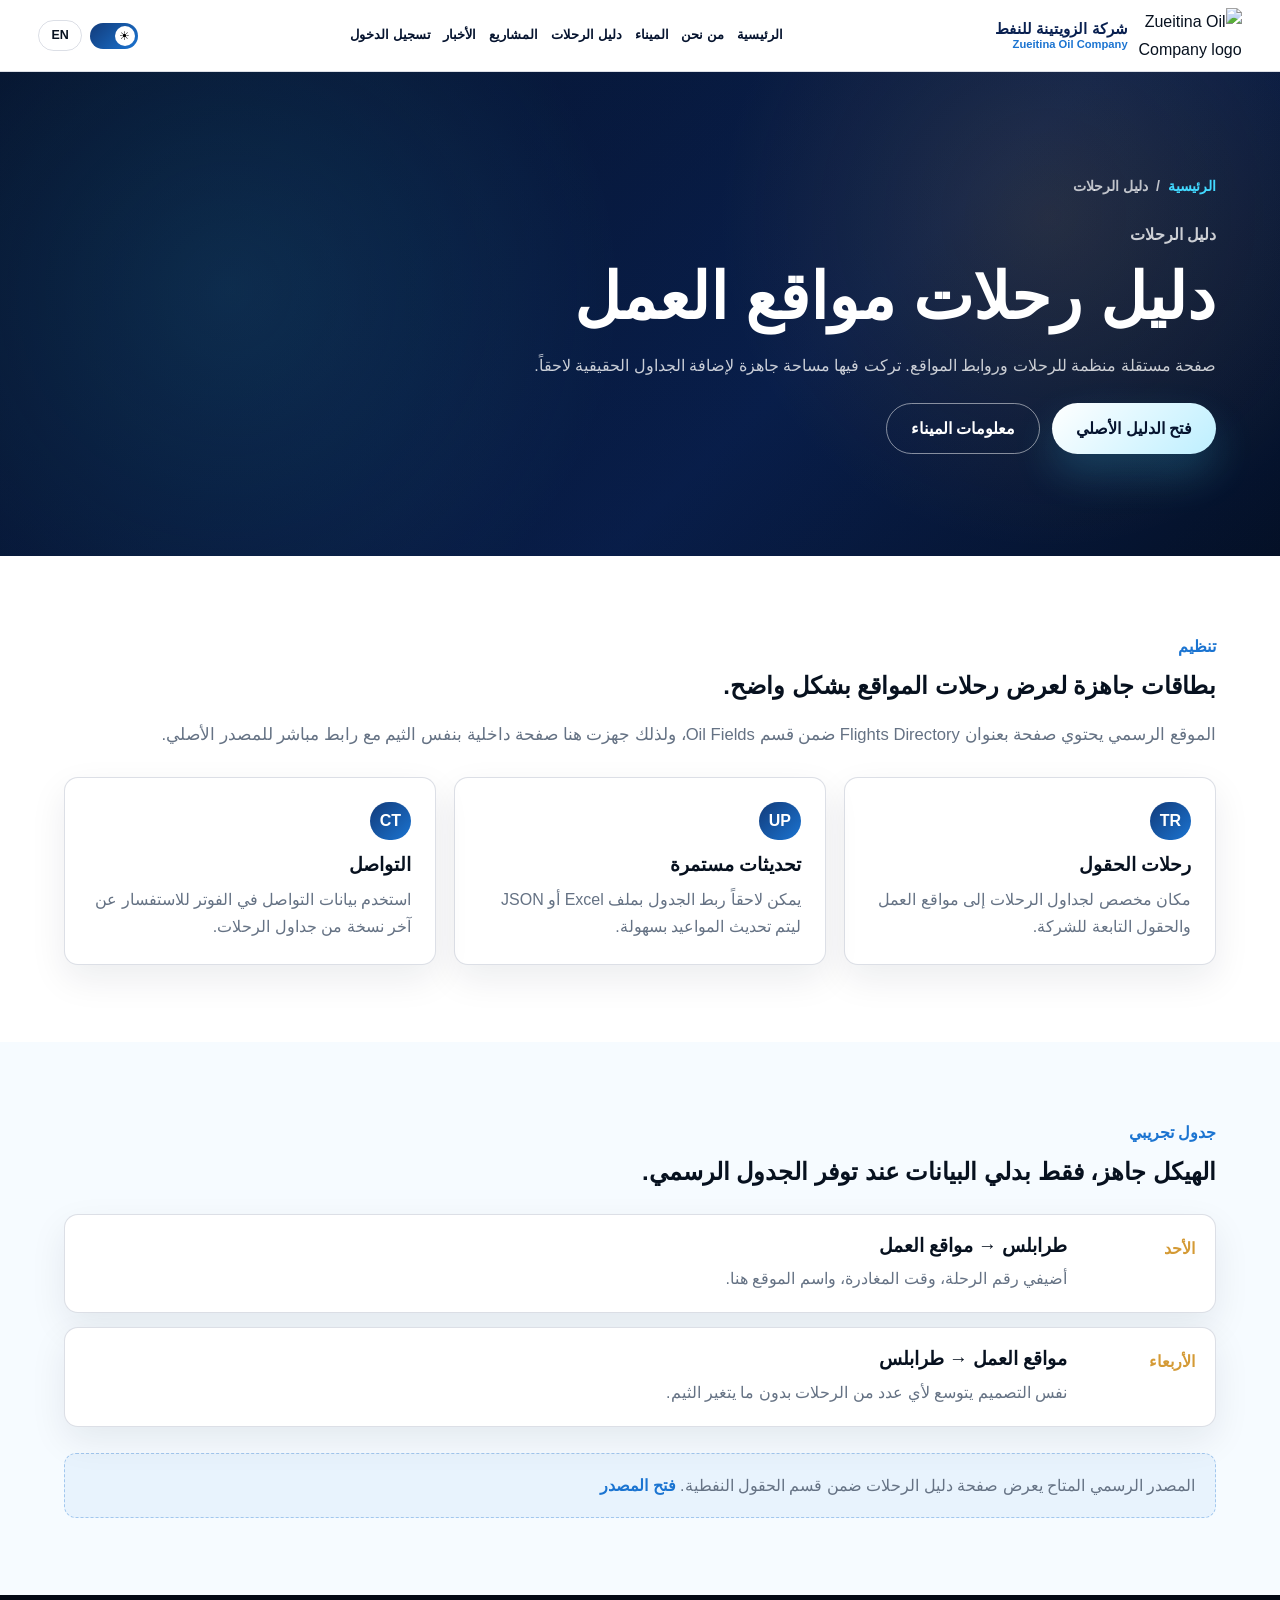
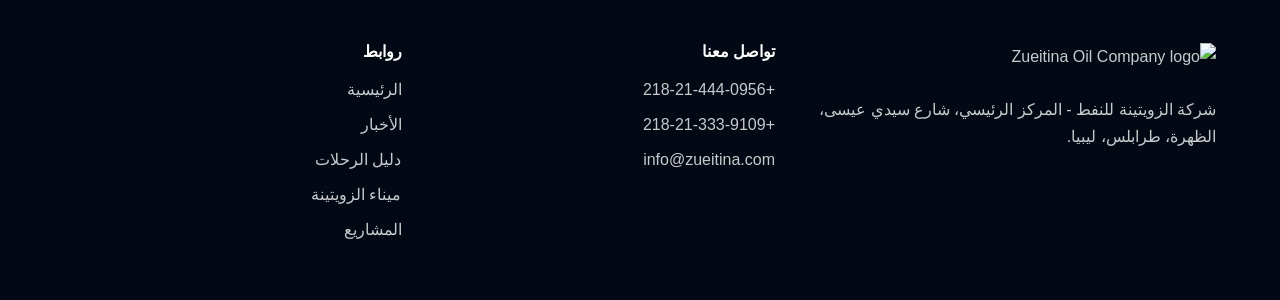
==== pages/flights.html @ f2b835e7 "Add files via upload" ====
<!doctype html>
<html lang="ar" dir="rtl" data-theme="light">
<head>
  <meta charset="utf-8">
  <meta name="viewport" content="width=device-width, initial-scale=1">
  <title>دليل الرحلات | ZOC</title>
  <script>
    (function(){
      var t = localStorage.getItem('zoc-theme');
      if(t === 'dark') document.documentElement.setAttribute('data-theme','dark');
    })();
  </script>
  <link rel="stylesheet" href="../css/theme.css">
  
</head>
<body>
<header class="site-header">
  <a class="brand" href="../index.html" aria-label="شركة الزويتينة للنفط">
    <img src="https://www.zueitina.com.ly/images/logo-en.png" alt="Zueitina Oil Company logo">
    <span>
      <strong>شركة الزويتينة للنفط</strong>
      <small>Zueitina Oil Company</small>
    </span>
  </a>
  <nav class="main-nav" aria-label="القائمة الرئيسية">
    <a href="../index.html" data-ar="الرئيسية" data-en="Home">الرئيسية</a>
    <a href="../index.html#about" data-ar="من نحن" data-en="About Us">من نحن</a>
    <a href="port.html" data-ar="الميناء" data-en="Port">الميناء</a>
    <a href="flights.html" data-ar="دليل الرحلات" data-en="Flights">دليل الرحلات</a>
    <a href="projects.html" data-ar="المشاريع" data-en="Projects">المشاريع</a>
    <a href="news.html" data-ar="الأخبار" data-en="News">الأخبار</a>
    <a href="login.html" data-ar="تسجيل الدخول" data-en="Login">تسجيل الدخول</a>
  </nav>
  <div class="header-controls">
    <button class="theme-toggle" aria-label="تفعيل الوضع الداكن" title="Dark mode"></button>
    <button class="lang-toggle" aria-label="Switch to English">EN</button>
  </div>
</header>
<main class="page-shell">
  <section class="inner-hero">
    <div class="breadcrumbs"><a href="../index.html" data-ar="الرئيسية" data-en="Home">الرئيسية</a><span>/</span><span data-ar="دليل الرحلات" data-en="Flights Directory">دليل الرحلات</span></div>
    <p class="eyebrow" data-ar="دليل الرحلات" data-en="Flights Directory">دليل الرحلات</p>
    <h1 data-ar="دليل رحلات مواقع العمل" data-en="Work Sites Flights Directory">دليل رحلات مواقع العمل</h1>
    <p data-ar="صفحة مستقلة منظمة للرحلات وروابط المواقع. تركت فيها مساحة جاهزة لإضافة الجداول الحقيقية لاحقاً."
       data-en="A standalone organized page for site flights and links, with a ready area for real schedules later.">صفحة مستقلة منظمة للرحلات وروابط المواقع. تركت فيها مساحة جاهزة لإضافة الجداول الحقيقية لاحقاً.</p>
    <div class="inner-actions">
      <a class="button primary" href="https://www.zueitina.com.ly/en/sites-oil-fields/sites-flight-directory" target="_blank" rel="noreferrer" data-ar="فتح الدليل الأصلي" data-en="Open Original Directory">فتح الدليل الأصلي</a>
      <a class="button secondary" href="port.html" data-ar="معلومات الميناء" data-en="Port Information">معلومات الميناء</a>
    </div>
  </section>

  <section class="content-section surface">
    <div class="section-heading">
      <p class="eyebrow" data-ar="تنظيم" data-en="Organization">تنظيم</p>
      <h2 data-ar="بطاقات جاهزة لعرض رحلات المواقع بشكل واضح." data-en="Ready cards for clear site-flight display.">بطاقات جاهزة لعرض رحلات المواقع بشكل واضح.</h2>
      <p data-ar="الموقع الرسمي يحتوي صفحة بعنوان Flights Directory ضمن قسم Oil Fields، ولذلك جهزت هنا صفحة داخلية بنفس الثيم مع رابط مباشر للمصدر الأصلي."
         data-en="The official website has a Flights Directory page under Oil Fields, so this internal page uses the same theme and links directly to the original source.">الموقع الرسمي يحتوي صفحة بعنوان Flights Directory ضمن قسم Oil Fields، ولذلك جهزت هنا صفحة داخلية بنفس الثيم مع رابط مباشر للمصدر الأصلي.</p>
    </div>
    <div class="info-grid">
      <article class="info-card"><span>TR</span><h3 data-ar="رحلات الحقول" data-en="Field Flights">رحلات الحقول</h3><p data-ar="مكان مخصص لجداول الرحلات إلى مواقع العمل والحقول التابعة للشركة." data-en="A dedicated area for schedules to company fields and work sites.">مكان مخصص لجداول الرحلات إلى مواقع العمل والحقول التابعة للشركة.</p></article>
      <article class="info-card"><span>UP</span><h3 data-ar="تحديثات مستمرة" data-en="Continuous Updates">تحديثات مستمرة</h3><p data-ar="يمكن لاحقاً ربط الجدول بملف Excel أو JSON ليتم تحديث المواعيد بسهولة." data-en="Later, the table can be connected to an Excel or JSON file for easier schedule updates.">يمكن لاحقاً ربط الجدول بملف Excel أو JSON ليتم تحديث المواعيد بسهولة.</p></article>
      <article class="info-card"><span>CT</span><h3 data-ar="التواصل" data-en="Contact">التواصل</h3><p data-ar="استخدم بيانات التواصل في الفوتر للاستفسار عن آخر نسخة من جداول الرحلات." data-en="Use the footer contact details to ask for the latest version of flight schedules.">استخدم بيانات التواصل في الفوتر للاستفسار عن آخر نسخة من جداول الرحلات.</p></article>
    </div>
  </section>

  <section class="content-section">
    <div class="section-heading">
      <p class="eyebrow" data-ar="جدول تجريبي" data-en="Sample Schedule">جدول تجريبي</p>
      <h2 data-ar="الهيكل جاهز، فقط بدلي البيانات عند توفر الجدول الرسمي." data-en="The structure is ready; replace the data when the official schedule is available.">الهيكل جاهز، فقط بدلي البيانات عند توفر الجدول الرسمي.</h2>
    </div>
    <div class="timeline-list">
      <article class="timeline-item"><time data-ar="الأحد" data-en="Sunday">الأحد</time><div><h3 data-ar="طرابلس → مواقع العمل" data-en="Tripoli → Work Sites">طرابلس → مواقع العمل</h3><p data-ar="أضيفي رقم الرحلة، وقت المغادرة، واسم الموقع هنا." data-en="Add flight number, departure time and site name here.">أضيفي رقم الرحلة، وقت المغادرة، واسم الموقع هنا.</p></div></article>
      <article class="timeline-item"><time data-ar="الأربعاء" data-en="Wednesday">الأربعاء</time><div><h3 data-ar="مواقع العمل → طرابلس" data-en="Work Sites → Tripoli">مواقع العمل → طرابلس</h3><p data-ar="نفس التصميم يتوسع لأي عدد من الرحلات بدون ما يتغير الثيم." data-en="The same design expands to any number of flights without changing the theme.">نفس التصميم يتوسع لأي عدد من الرحلات بدون ما يتغير الثيم.</p></div></article>
    </div>
    <div class="source-note"><span data-ar="المصدر الرسمي المتاح يعرض صفحة دليل الرحلات ضمن قسم الحقول النفطية." data-en="The available official source lists the Flights Directory under Oil Fields.">المصدر الرسمي المتاح يعرض صفحة دليل الرحلات ضمن قسم الحقول النفطية.</span> <a href="https://www.zueitina.com.ly/en/sites-oil-fields/sites-flight-directory" target="_blank" rel="noreferrer" data-ar="فتح المصدر" data-en="Open source">فتح المصدر</a></div>
  </section>
</main>
<footer class="footer" id="contact">
  <div>
    <img src="https://www.zueitina.com.ly/images/logo-en.png" alt="Zueitina Oil Company logo">
    <p data-ar="شركة الزويتينة للنفط - المركز الرئيسي، شارع سيدي عيسى، الظهرة، طرابلس، ليبيا."
       data-en="Zueitina Oil Company – HQ, Sidi Issa St., Al-Dahra, Tripoli, Libya.">شركة الزويتينة للنفط - المركز الرئيسي، شارع سيدي عيسى، الظهرة، طرابلس، ليبيا.</p>
  </div>
  <div>
    <h2 data-ar="تواصل معنا" data-en="Get in Touch">تواصل معنا</h2>
    <p>+218-21-444-0956</p>
    <p>+218-21-333-9109</p>
    <p>info@zueitina.com</p>
  </div>
  <div>
    <h2 data-ar="روابط" data-en="Links">روابط</h2>
    <a href="../index.html" data-ar="الرئيسية" data-en="Home">الرئيسية</a>
    <a href="news.html" data-ar="الأخبار" data-en="News">الأخبار</a>
    <a href="flights.html" data-ar="دليل الرحلات" data-en="Flights Directory">دليل الرحلات</a>
    <a href="port.html" data-ar="ميناء الزويتينة" data-en="Zueitina Port">ميناء الزويتينة</a>
    <a href="projects.html" data-ar="المشاريع" data-en="Projects">المشاريع</a>
  </div>
</footer>
<script src="../js/shared.js"></script>
</body>
</html>
---- css/theme.css ----
/* ============================================================
   THEME.CSS — Zueitina Oil Company
   Shared design tokens, dark-mode overrides, new components
   ============================================================ */

/* ── 1. DESIGN TOKENS (Light Mode) ─────────────────────────── */
:root {
  /* Existing palette — unchanged */
  --blue-950: #06142f;
  --blue-900: #092050;
  --blue-800: #123b7a;
  --blue-600: #1b74d1;
  --cyan:     #42d9ff;
  --oil:      #d49a35;
  --oil-dark: #080806;
  --ice:      #f6fbff;
  --ink:      #07111f;
  --muted:    #657284;
  --line:     rgba(9, 32, 80, 0.14);
  --shadow:   0 24px 70px rgba(6, 20, 47, 0.16);

  /* New semantic tokens — light defaults */
  --surface:      #ffffff;
  --surface-2:    #f0f6ff;
  --surface-3:    #e4eef9;
  --text-primary: var(--ink);
  --text-muted:   var(--muted);
  --text-inv:     #ffffff;
  --border:       var(--line);
  --header-bg:    rgba(255,255,255,0.94);
  --input-bg:     #ffffff;
  --input-border: rgba(9,32,80,0.22);
  --card-bg:      #ffffff;
  --card-shadow:  0 14px 36px rgba(6,20,47,0.08);

  /* Transitions */
  --transition: 200ms ease;
}

/* ── 2. DARK MODE TOKENS ────────────────────────────────────── */
[data-theme="dark"] {
  --ice:          #0a111e;
  --ink:          #e8f2ff;
  --muted:        #7a93b8;
  --line:         rgba(66,217,255,0.10);
  --shadow:       0 24px 70px rgba(0,0,0,0.40);

  --surface:      #0f1c30;
  --surface-2:    #0a1424;
  --surface-3:    #071020;
  --text-primary: #e8f2ff;
  --text-muted:   #7a93b8;
  --border:       rgba(66,217,255,0.10);
  --header-bg:    rgba(9,20,45,0.96);
  --input-bg:     #0f1c30;
  --input-border: rgba(66,217,255,0.20);
  --card-bg:      #0f1c30;
  --card-shadow:  0 14px 36px rgba(0,0,0,0.32);

  color-scheme: dark;
}

/* ── 3. BASE RESETS ─────────────────────────────────────────── */
*, *::before, *::after { box-sizing: border-box; }
html { scroll-behavior: smooth; }

body {
  margin: 0;
  background: var(--ice);
  color: var(--text-primary);
  font-family: Tahoma, "Segoe UI", Arial, sans-serif;
  line-height: 1.7;
  transition: background var(--transition), color var(--transition);
}

a { color: inherit; text-decoration: none; }

/* ── 4. HEADER ──────────────────────────────────────────────── */
.site-header {
  position: sticky; top: 0; z-index: 20;
  display: flex; align-items: center;
  justify-content: space-between; gap: 24px;
  min-height: 82px;
  padding: 12px clamp(18px,4vw,64px);
  background: var(--header-bg);
  border-bottom: 1px solid var(--border);
  backdrop-filter: blur(16px);
  transition: background var(--transition), border-color var(--transition);
}

.brand {
  display: inline-flex; align-items: center; gap: 14px;
  min-width: max-content;
}
.brand img { width: 132px; height: auto; }
.brand strong { display: block; color: var(--blue-900); font-size: 1.05rem; line-height: 1.3; }
.brand small   { display: block; color: var(--blue-600); font-size: .78rem; font-weight: 800; }

[data-theme="dark"] .brand strong { color: #c7e0ff; }

.main-nav {
  display: flex; flex-wrap: wrap; justify-content: flex-end;
  gap: clamp(10px,1.6vw,24px);
  color: var(--blue-950); font-size: .92rem; font-weight: 900;
}

[data-theme="dark"] .main-nav { color: #c7e0ff; }

.main-nav a { position: relative; padding: 8px 0; }
.main-nav a::after {
  position: absolute; right: 0; bottom: 0;
  width: 0; height: 2px;
  background: linear-gradient(90deg, var(--cyan), var(--blue-600));
  content: ""; transition: width 180ms ease;
}
.main-nav a:hover::after { width: 100%; }

/* ── 5. HEADER CONTROLS (Dark / Lang toggles) ───────────────── */
.header-controls {
  display: flex; align-items: center; gap: 10px;
  flex-shrink: 0;
}

/* Dark mode toggle */
.theme-toggle {
  position: relative;
  width: 52px; height: 28px;
  border: none; border-radius: 999px; cursor: pointer;
  background: linear-gradient(135deg, var(--blue-800), var(--blue-600));
  transition: background var(--transition);
  flex-shrink: 0;
}
.theme-toggle::after {
  position: absolute;
  top: 4px; right: 4px;             /* starts right (☀) */
  width: 20px; height: 20px;
  border-radius: 999px;
  background: #fff;
  content: "☀";
  font-size: 12px; line-height: 20px; text-align: center;
  transition: right var(--transition), background var(--transition);
}
[data-theme="dark"] .theme-toggle::after {
  right: calc(100% - 24px);         /* moves left (🌙) */
  content: "🌙";
  background: var(--cyan);
}

/* Language toggle */
.lang-toggle {
  padding: 5px 14px;
  border: 1px solid var(--border);
  border-radius: 999px;
  background: transparent;
  color: var(--text-primary);
  font: inherit; font-weight: 900; font-size: .82rem;
  cursor: pointer;
  transition: background var(--transition), border-color var(--transition), color var(--transition);
}
.lang-toggle:hover {
  background: var(--blue-600);
  color: #fff;
  border-color: transparent;
}

/* ── 6. HERO ────────────────────────────────────────────────── */
.hero {
  position: relative;
  display: grid; min-height: calc(100vh - 82px);
  align-items: end; overflow: hidden;
  background:
    radial-gradient(circle at 18% 20%, rgba(66,217,255,.18), transparent 32%),
    radial-gradient(circle at 82% 34%, rgba(212,154,53,.18), transparent 28%),
    linear-gradient(135deg, var(--blue-950), var(--blue-900) 56%, #041026);
}
.hero-art {
  position: absolute; inset: 0;
  background:
    linear-gradient(90deg, rgba(6,20,47,.1), rgba(6,20,47,.74)),
    linear-gradient(0deg, rgba(6,20,47,.82), rgba(6,20,47,.06) 48%),
    url("https://images.unsplash.com/photo-1518709268805-4e9042af2176?auto=format&fit=crop&w=1800&q=80") center/cover;
  opacity: .76;
}
.hero-content {
  position: relative;
  width: min(820px, calc(100% - 36px));
  margin: 0 clamp(18px,7vw,96px) clamp(58px,11vh,120px);
  color: #fff;
}

/* ── 7. SVG OIL RIG ANIMATION ───────────────────────────────── */
/*
   Replaces the old .oil-motion div.
   The SVG is rendered inline inside .oil-scene.
*/
.oil-scene {
  position: absolute;
  left: clamp(24px, 9vw, 120px);
  top: clamp(100px, 18vh, 220px);
  width: clamp(200px, 22vw, 320px);
  pointer-events: none;
  filter: drop-shadow(0 24px 40px rgba(212,154,53,.32));
}

/* Floating wrapper */
.oil-scene svg { animation: scenFloat 3.6s ease-in-out infinite; }

/* Individual SVG element animations */
.svg-barrel       { animation: barrelBob 3.6s ease-in-out infinite; }
.svg-drop-1       { animation: dropFall1 2.4s ease-in infinite; }
.svg-drop-2       { animation: dropFall2 2.4s ease-in 0.8s infinite; }
.svg-drop-3       { animation: dropFall3 2.4s ease-in 1.6s infinite; }
.svg-glow-ring    { animation: glowPulse 2.8s ease-in-out infinite; }
.svg-smoke-1      { animation: smokeRise1 3s ease-out infinite; }
.svg-smoke-2      { animation: smokeRise2 3s ease-out 1s infinite; }
.svg-flame        { animation: flameDance 0.4s ease-in-out infinite alternate; }
.svg-oil-surface  { animation: oilWave 2s ease-in-out infinite; }
.svg-scan-line    { animation: scanPulse 2s linear infinite; }

@keyframes scenFloat {
  0%,100% { transform: translateY(0); }
  50%      { transform: translateY(-14px); }
}
@keyframes barrelBob {
  0%,100% { transform: rotate(0deg); }
  25%     { transform: rotate(-3deg); }
  75%     { transform: rotate(3deg); }
}
@keyframes dropFall1 {
  0%   { opacity: 0; transform: translateY(-4px); }
  20%  { opacity: 1; }
  80%  { opacity: 1; }
  100% { opacity: 0; transform: translateY(28px); }
}
@keyframes dropFall2 {
  0%   { opacity: 0; transform: translateY(-4px); }
  20%  { opacity: 1; }
  80%  { opacity: 1; }
  100% { opacity: 0; transform: translateY(28px); }
}
@keyframes dropFall3 {
  0%   { opacity: 0; transform: translateY(-4px); }
  20%  { opacity: 1; }
  80%  { opacity: 1; }
  100% { opacity: 0; transform: translateY(28px); }
}
@keyframes glowPulse {
  0%,100% { opacity: .4; r: 88; }
  50%      { opacity: .9; r: 96; }
}
@keyframes smokeRise1 {
  0%   { opacity: 0; transform: translateY(0) scale(0.6); }
  30%  { opacity: .7; }
  100% { opacity: 0; transform: translateY(-40px) scale(1.4); }
}
@keyframes smokeRise2 {
  0%   { opacity: 0; transform: translateY(0) scale(0.5); }
  30%  { opacity: .5; }
  100% { opacity: 0; transform: translateY(-36px) scale(1.3); }
}
@keyframes flameDance {
  from { transform: scaleX(1)   scaleY(1); }
  to   { transform: scaleX(0.9) scaleY(1.08); }
}
@keyframes oilWave {
  0%,100% { d: path("M 20 180 Q 80 170 140 180 Q 200 190 260 180"); }
  50%      { d: path("M 20 180 Q 80 190 140 180 Q 200 170 260 180"); }
}
@keyframes scanPulse {
  0%   { transform: translateY(0);   opacity: 1; }
  100% { transform: translateY(120px); opacity: 0; }
}

/* ── 8. MARKET TICKER ───────────────────────────────────────── */
.market-strip {
  position: relative; display: flex;
  align-items: center; overflow: hidden;
  background: linear-gradient(90deg, var(--blue-950), var(--blue-900) 52%, #0b244f);
  color: #e7fbff;
  border-block: 1px solid rgba(66,217,255,.16);
  box-shadow: inset 0 1px 0 rgba(255,255,255,.05);
}
.market-strip::before,
.market-strip::after {
  position: absolute; top: 0; bottom: 0; z-index: 1;
  width: clamp(36px,7vw,90px); pointer-events: none; content: "";
}
.market-strip::before { left:  0; background: linear-gradient(90deg,  var(--blue-950), transparent); }
.market-strip::after  { right: 0; background: linear-gradient(270deg, #0b244f, transparent); }

.ticker-label {
  position: relative; z-index: 2;
  display: inline-flex; align-items: center; align-self: stretch;
  padding: 0 clamp(18px,3vw,34px);
  background: linear-gradient(90deg, rgba(9,32,80,.96), rgba(18,59,122,.92));
  border-inline-start: 1px solid rgba(255,255,255,.1);
  color: #f0c16b; font-size: .9rem;
  letter-spacing: .03em; text-transform: uppercase; white-space: nowrap;
}
.ticker-track {
  direction: ltr; display: flex; flex: 1; width: max-content; min-width: 0;
  animation: tickerMove 20s linear infinite; will-change: transform;
}
.ticker-track:hover { animation-play-state: paused; }
.ticker-group {
  display: flex; flex: 0 0 auto;
  justify-content: space-around;
  min-width: 100vw;
  padding-inline: clamp(10px,2vw,28px);
}
.ticker-group span {
  position: relative; display: inline-flex; align-items: center;
  min-width: max-content;
  padding: 13px clamp(20px,3vw,42px);
  color: rgba(231,251,255,.9); font-weight: 900; white-space: nowrap;
}
.ticker-group span::before {
  width: 6px; height: 6px; margin-inline-end: 18px;
  background: rgba(66,217,255,.55); border-radius: 999px; content: "";
}

/* ── 9. SECTIONS ────────────────────────────────────────────── */
.section { padding: clamp(58px,8vw,108px) clamp(18px,5vw,72px); }

.intro {
  display: grid;
  grid-template-columns: minmax(260px,.85fr) minmax(280px,1fr);
  gap: clamp(28px,6vw,90px);
  background: var(--surface);
  transition: background var(--transition);
}
.section h2   { font-size: clamp(1.85rem,4vw,3.35rem); }
.intro p,
.feature-copy p,
.section-heading p:not(.eyebrow),
.login-copy p  { color: var(--text-muted); font-size: 1.04rem; }
.intro small   { color: var(--blue-600); font-weight: 900; }

/* STATS */
.stats {
  display: grid; grid-template-columns: repeat(4,1fr);
  gap: 1px; background: var(--border);
  border-block: 1px solid var(--border);
}
.stats article {
  min-height: 168px;
  padding: 30px clamp(18px,3vw,34px);
  background: var(--surface);
  transition: background var(--transition);
}
.stats strong { display: block; color: var(--blue-900); font-size: clamp(2rem,4vw,3.6rem); line-height: 1; }
[data-theme="dark"] .stats strong { color: var(--cyan); }
.stats span   { display: block; margin-top: 12px; color: var(--text-muted); font-weight: 800; }

/* FEATURE */
.feature {
  display: grid;
  grid-template-columns: minmax(280px,.9fr) minmax(300px,1.1fr);
  gap: clamp(28px,5vw,72px);
  align-items: center;
  background: var(--surface);
  transition: background var(--transition);
}
.feature-image {
  min-height: 570px;
  background:
    linear-gradient(0deg, rgba(6,20,47,.26), rgba(6,20,47,.03)),
    url("https://www.zueitina.com.ly/images/zueitina/gallery/gallery1.png") center/cover,
    url("https://images.unsplash.com/photo-1496247749665-49cf5b1022e9?auto=format&fit=crop&w=1200&q=80") center/cover;
  border-radius: 8px; box-shadow: var(--shadow);
}
.operation-list { display: grid; grid-template-columns: repeat(2,1fr); gap: 14px; margin-top: 32px; }
.operation-list article { padding: 22px; }
.operation-list p, .card p { margin-bottom: 0; color: var(--text-muted); }

/* MARKET / SERVICES (dark bg) */
.market, .services {
  background:
    radial-gradient(circle at 82% 16%, rgba(212,154,53,.18), transparent 30%),
    radial-gradient(circle at 12% 72%, rgba(66,217,255,.10), transparent 28%),
    linear-gradient(135deg, var(--blue-950), var(--blue-900));
  color: #fff;
}
.market .section-heading p:not(.eyebrow),
.services .section-heading p:not(.eyebrow) { color: #c7f3ff; }

/* PRICE BOARD */
.price-board {
  display: grid;
  grid-template-columns: repeat(3,minmax(220px,1fr));
  gap: 18px;
}
.price-card {
  position: relative; min-height: 210px; overflow: hidden;
  padding: 28px;
  background: linear-gradient(145deg, rgba(255,255,255,.12), rgba(255,255,255,.06));
  border: 1px solid rgba(255,255,255,.16);
  border-radius: 8px;
  transition: transform 180ms ease, border-color 180ms ease, background 180ms ease;
}
.price-card::after {
  position: absolute; inset-inline: 28px; bottom: 22px;
  height: 3px;
  background: linear-gradient(90deg, var(--oil), var(--cyan));
  border-radius: 999px; content: ""; opacity: .72;
}
.price-card:hover {
  background: linear-gradient(145deg, rgba(255,255,255,.16), rgba(255,255,255,.08));
  border-color: rgba(212,154,53,.46);
  transform: translateY(-4px);
}
.price-card span,
.price-card small { display: block; color: #c7f3ff; font-weight: 900; }
.price-card strong { display: block; margin: 14px 0 8px; font-size: clamp(2.4rem,6vw,4rem); line-height: 1; }
.price-card[data-market="ZW"] strong { color: var(--oil); }

/* PROJECTS / HSE / NEWS */
.projects, .hse, .news { background: var(--ice); transition: background var(--transition); }
.card-grid { display: grid; grid-template-columns: repeat(3,1fr); gap: 18px; }

/* CARDS */
.operation-list article,
.card,
.news-card {
  background: var(--card-bg);
  border: 1px solid var(--border);
  border-radius: 8px;
  box-shadow: var(--card-shadow);
  transition: background var(--transition), border-color var(--transition);
}
.card { min-height: 230px; padding: 28px; }
.card span {
  display: inline-grid; min-width: 46px; height: 46px;
  margin-bottom: 22px; padding: 0 10px;
  place-items: center;
  background: linear-gradient(135deg, var(--blue-900), var(--blue-600));
  border-radius: 999px; color: #fff; font-weight: 900;
}

/* ── 10. LATEST NEWS WIDGET (Home page) ─────────────────────── */
.news-layout {
  display: grid;
  grid-template-columns: 1.2fr repeat(2,1fr);
  gap: 18px;
}
.news-card {
  display: flex; min-height: 255px;
  flex-direction: column; justify-content: space-between;
  padding: 24px;
}
.news-card.lead {
  grid-row: span 2; min-height: 528px; color: #fff;
  background:
    linear-gradient(0deg, rgba(6,20,47,.84), rgba(6,20,47,.28)),
    url("https://www.zueitina.com.ly/images/zueitina/gallery/IMG_6404_13.jpg") center/cover,
    linear-gradient(135deg, var(--blue-900), var(--blue-600));
}
time { color: var(--blue-600); font-weight: 900; }
.lead time { color: var(--cyan); }
.news-card a { color: var(--blue-600); font-weight: 900; }
.lead a { color: #fff; }
.news-widget-footer { margin-top: 28px; text-align: center; }
.news-widget-footer a.button.primary {
  background: linear-gradient(135deg, var(--blue-800), var(--blue-600));
  color: #fff;
  box-shadow: 0 16px 32px rgba(27,116,209,.24);
}

/* BOOKMARK BUTTON */
.bookmark-btn {
  margin-top: auto; padding-top: 12px;
  background: none; border: none; cursor: pointer;
  color: var(--text-muted); font: inherit; font-size: .84rem;
  display: flex; align-items: center; gap: 6px;
  transition: color var(--transition);
}
.bookmark-btn:hover, .bookmark-btn.active { color: var(--oil); }
.bookmark-btn svg { width: 16px; height: 16px; }

/* ── 11. SERVICES GATEWAY ───────────────────────────────────── */
.gateway-grid { display: grid; grid-template-columns: repeat(4,1fr); gap: 18px; }
.gateway-card {
  display: flex; min-height: 178px;
  flex-direction: column; justify-content: space-between;
  padding: 22px;
  background: rgba(255,255,255,.1);
  border: 1px solid rgba(255,255,255,.16);
  border-radius: 8px;
  transition: transform 180ms ease, border-color 180ms ease, background 180ms ease;
}
.gateway-card:hover {
  background: rgba(255,255,255,.16);
  border-color: rgba(212,154,53,.46);
  transform: translateY(-4px) scale(1.01);
}
.gateway-card span  { color: var(--cyan); font-size: .82rem; font-weight: 900; }
.gateway-card strong{ font-size: 1.25rem; }
.gateway-card small { color: rgba(255,255,255,.74); }

/* ── 12. EYEBROW & TYPOGRAPHY ───────────────────────────────── */
.eyebrow { margin: 0 0 12px; color: var(--blue-600); font-weight: 900; }
.hero .eyebrow,
.market .eyebrow,
.services .eyebrow { color: var(--cyan); }
h1, h2, h3 { margin-top: 0; line-height: 1.18; }
.hero h1 { max-width: 820px; margin-bottom: 22px; font-size: clamp(2.35rem,6vw,5.6rem); }
.hero p:not(.eyebrow) { max-width: 650px; color: rgba(255,255,255,.88); font-size: 1.08rem; }
.hero-actions { display: flex; flex-wrap: wrap; gap: 14px; margin-top: 30px; }

/* ── 13. BUTTONS ────────────────────────────────────────────── */
.button {
  display: inline-flex; align-items: center; justify-content: center;
  min-height: 50px; padding: 11px 24px;
  border: 0; border-radius: 999px;
  font: inherit; font-weight: 900; cursor: pointer;
  text-decoration: none;
}
.button.primary {
  background: linear-gradient(135deg, #fff, #bdefff);
  color: var(--blue-950);
  box-shadow: 0 20px 42px rgba(66,217,255,.2);
}
.button.secondary {
  border: 1px solid rgba(255,255,255,.5);
  color: #fff;
}

/* ── 14. FOOTER ─────────────────────────────────────────────── */
.footer {
  display: grid; grid-template-columns: 1.2fr 1fr 1fr;
  gap: 36px; padding: 48px clamp(18px,5vw,72px);
  background: #030914; color: rgba(255,255,255,.78);
}
.footer img   { width: 150px; margin-bottom: 18px; filter: brightness(1.08); }
.footer h2    { margin: 0 0 14px; color: #fff; font-size: 1rem; }
.footer p, .footer a { display: block; margin: 8px 0; }

/* ── 15. NOTIFICATION TOAST ─────────────────────────────────── */
.toast {
  position: fixed; bottom: 28px; left: 50%; z-index: 999;
  transform: translateX(-50%) translateY(12px);
  padding: 12px 24px;
  background: var(--blue-900);
  color: #fff; border-radius: 999px;
  font-weight: 900; font-size: .9rem;
  border: 1px solid rgba(66,217,255,.3);
  box-shadow: 0 8px 32px rgba(6,20,47,.36);
  opacity: 0; pointer-events: none;
  transition: opacity 260ms ease, transform 260ms ease;
}
.toast.show {
  opacity: 1; pointer-events: auto;
  transform: translateX(-50%) translateY(0);
}

/* ── 16. KEYFRAMES ──────────────────────────────────────────── */
@keyframes tickerMove {
  from { transform: translateX(0); }
  to   { transform: translateX(-50%); }
}

/* ── 17. RESPONSIVE ─────────────────────────────────────────── */
@media (max-width: 1080px) {
  .site-header { align-items: flex-start; flex-direction: column; }
  .main-nav    { justify-content: flex-start; }
  .stats, .card-grid, .gateway-grid, .price-board { grid-template-columns: repeat(2,1fr); }
  .intro, .feature, .login-wrap, .footer { grid-template-columns: 1fr; }
  .news-layout { grid-template-columns: repeat(2,1fr); }
  .news-card.lead { grid-column: span 2; min-height: 360px; }
}
@media (max-width: 640px) {
  .brand img { width: 108px; }
  .stats, .operation-list, .price-board,
  .card-grid, .gateway-grid, .news-layout { grid-template-columns: 1fr; }
  .news-card.lead { grid-column: auto; min-height: 310px; }
  .feature-image { min-height: 320px; }
  .hero { min-height: 760px; }
  .oil-scene { left: 18px; top: 118px; width: 160px; opacity: .9; }
  .header-controls { gap: 6px; }
  .lang-toggle { font-size: .76rem; padding: 4px 10px; }
}


/* ============================================================
   CUSTOM ADDITIONS — inner pages + language-aware hero graphic
   ============================================================ */

/* When the interface switches to English/LTR, move the oil barrel graphic to the right */
html[dir="ltr"] .oil-scene {
  left: auto;
  right: clamp(24px, 9vw, 120px);
}

/* Inner pages keep the same ZOC theme */
.inner-hero {
  position: relative;
  overflow: hidden;
  padding: clamp(58px,8vw,110px) clamp(18px,5vw,72px);
  background:
    radial-gradient(circle at 18% 45%, rgba(66,217,255,.16), transparent 36%),
    radial-gradient(circle at 82% 30%, rgba(212,154,53,.16), transparent 30%),
    linear-gradient(135deg, var(--blue-950), var(--blue-900) 62%, #041026);
  color: #fff;
}
.inner-hero::after {
  position: absolute; inset: 0;
  background: linear-gradient(90deg, rgba(6,20,47,.38), rgba(6,20,47,.06));
  pointer-events: none; content: "";
}
.inner-hero > * { position: relative; z-index: 1; }
.inner-hero h1 {
  max-width: 980px;
  margin: 0 0 16px;
  font-size: clamp(2rem,5vw,4rem);
  line-height: 1.18;
}
.inner-hero p { max-width: 760px; color: rgba(255,255,255,.78); }
.inner-actions { display:flex; gap:12px; flex-wrap:wrap; margin-top:24px; }

.breadcrumbs {
  display:flex; gap:8px; flex-wrap:wrap; align-items:center;
  color: rgba(255,255,255,.72); font-size:.9rem; font-weight:900; margin-bottom:22px;
}
.breadcrumbs a { color: var(--cyan); }

.page-shell { background: var(--ice); }
.content-section { padding: clamp(42px,6vw,82px) clamp(18px,5vw,72px); }
.content-section.surface { background: var(--surface); transition: background var(--transition); }
.content-section .section-heading { margin-bottom: 28px; }

.info-grid {
  display:grid; grid-template-columns: repeat(3, 1fr); gap:18px;
}
.info-card {
  padding:24px;
  background: var(--card-bg);
  border:1px solid var(--border);
  border-radius:14px;
  box-shadow: var(--card-shadow);
  transition: transform var(--transition), background var(--transition), border-color var(--transition);
}
.info-card:hover { transform: translateY(-4px); }
.info-card span {
  display:inline-flex; align-items:center; justify-content:center;
  min-width:38px; height:38px; padding-inline:10px;
  border-radius:999px;
  background: linear-gradient(135deg, var(--blue-800), var(--blue-600));
  color:#fff; font-weight:900; margin-bottom:14px;
}
.info-card h3 { margin: 0 0 10px; font-size:1.16rem; }
.info-card p { margin:0; color:var(--text-muted); }

.metric-grid {
  display:grid; grid-template-columns: repeat(4,1fr); gap:1px;
  background: var(--border); border:1px solid var(--border); border-radius:14px; overflow:hidden;
}
.metric-card { padding:26px; background:var(--surface); }
.metric-card strong { display:block; color:var(--blue-600); font-size:clamp(1.7rem,3vw,2.8rem); line-height:1; }
.metric-card small { display:block; margin-top:10px; color:var(--text-muted); font-weight:900; }

.timeline-list { display:grid; gap:14px; }
.timeline-item {
  display:grid; grid-template-columns: 110px 1fr; gap:18px;
  padding:20px;
  background:var(--card-bg);
  border:1px solid var(--border);
  border-radius:14px;
  box-shadow:var(--card-shadow);
}
.timeline-item time { color:var(--oil); font-weight:900; }
.timeline-item h3 { margin:0 0 8px; }
.timeline-item p { margin:0; color:var(--text-muted); }

.source-note {
  margin-top:26px; padding:18px 20px;
  border:1px dashed rgba(27,116,209,.34);
  border-radius:12px;
  color:var(--text-muted);
  background: rgba(27,116,209,.06);
}
.source-note a { color:var(--blue-600); font-weight:900; }

.page-cta-strip {
  display:flex; align-items:center; justify-content:space-between; gap:18px; flex-wrap:wrap;
  padding:28px clamp(18px,5vw,72px);
  background: linear-gradient(90deg, var(--blue-950), var(--blue-900));
  color:#fff;
}
.page-cta-strip p { margin:0; color:rgba(255,255,255,.72); }
.page-cta-strip .button.secondary { border-color: rgba(255,255,255,.26); color:#fff; }

@media (max-width: 960px) {
  .info-grid, .metric-grid { grid-template-columns: repeat(2,1fr); }
}
@media (max-width: 640px) {
  .info-grid, .metric-grid { grid-template-columns: 1fr; }
  .timeline-item { grid-template-columns: 1fr; }
}


/* Light/Dark brand text readability fix */
html:not([data-theme="dark"]) .brand strong {
  color: var(--blue-900) !important;
}
html:not([data-theme="dark"]) .brand small {
  color: var(--blue-600) !important;
}
html[data-theme="dark"] .brand strong,
html[data-theme="dark"] .brand small {
  color: #c7e0ff !important;
}

/* ============================================================
   HEADER COMPACT FIX — keeps English navigation on one neat row
   ============================================================ */
.site-header {
  min-height: 72px;
  padding: 8px clamp(14px, 3vw, 48px);
  gap: clamp(10px, 1.3vw, 20px);
}

.brand {
  gap: 10px;
  flex-shrink: 0;
}

.brand img {
  width: clamp(104px, 8vw, 118px);
}

.brand strong {
  font-size: .95rem;
  line-height: 1.2;
}

.brand small {
  font-size: .70rem;
  line-height: 1.2;
}

.main-nav {
  flex: 1 1 auto;
  min-width: 0;
  flex-wrap: nowrap;
  justify-content: center;
  gap: clamp(7px, 1vw, 16px);
  font-size: .84rem;
  line-height: 1.2;
  white-space: nowrap;
  overflow-x: auto;
  scrollbar-width: none;
}

.main-nav::-webkit-scrollbar {
  display: none;
}

.main-nav a {
  flex: 0 0 auto;
  padding: 6px 0;
}

.header-controls {
  gap: 8px;
}

.theme-toggle {
  width: 48px;
  height: 26px;
}

.theme-toggle::after {
  top: 3px;
  right: 3px;
}

[data-theme="dark"] .theme-toggle::after {
  right: calc(100% - 23px);
}

.lang-toggle {
  padding: 4px 12px;
  font-size: .78rem;
}

/* English labels are longer, so compress navigation only in LTR mode */
html[dir="ltr"] .site-header {
  gap: clamp(8px, 1vw, 16px);
}

html[dir="ltr"] .main-nav {
  gap: clamp(6px, .75vw, 13px);
  font-size: .78rem;
}

html[dir="ltr"] .brand img {
  width: clamp(98px, 7.2vw, 112px);
}

html[dir="ltr"] .brand strong {
  font-size: .88rem;
}

html[dir="ltr"] .brand small {
  font-size: .66rem;
}

/* Override the old 1080px stacking point: keep header horizontal on tablets/laptops */
@media (max-width: 1080px) and (min-width: 821px) {
  .site-header {
    flex-direction: row;
    align-items: center;
  }

  .main-nav {
    justify-content: center;
  }
}

/* Stack only on smaller screens where horizontal navigation would be crowded */
@media (max-width: 820px) {
  .site-header {
    align-items: flex-start;
    flex-direction: column;
    min-height: auto;
  }

  .main-nav {
    justify-content: flex-start;
    flex-wrap: wrap;
    overflow-x: visible;
    white-space: normal;
    row-gap: 4px;
  }
}
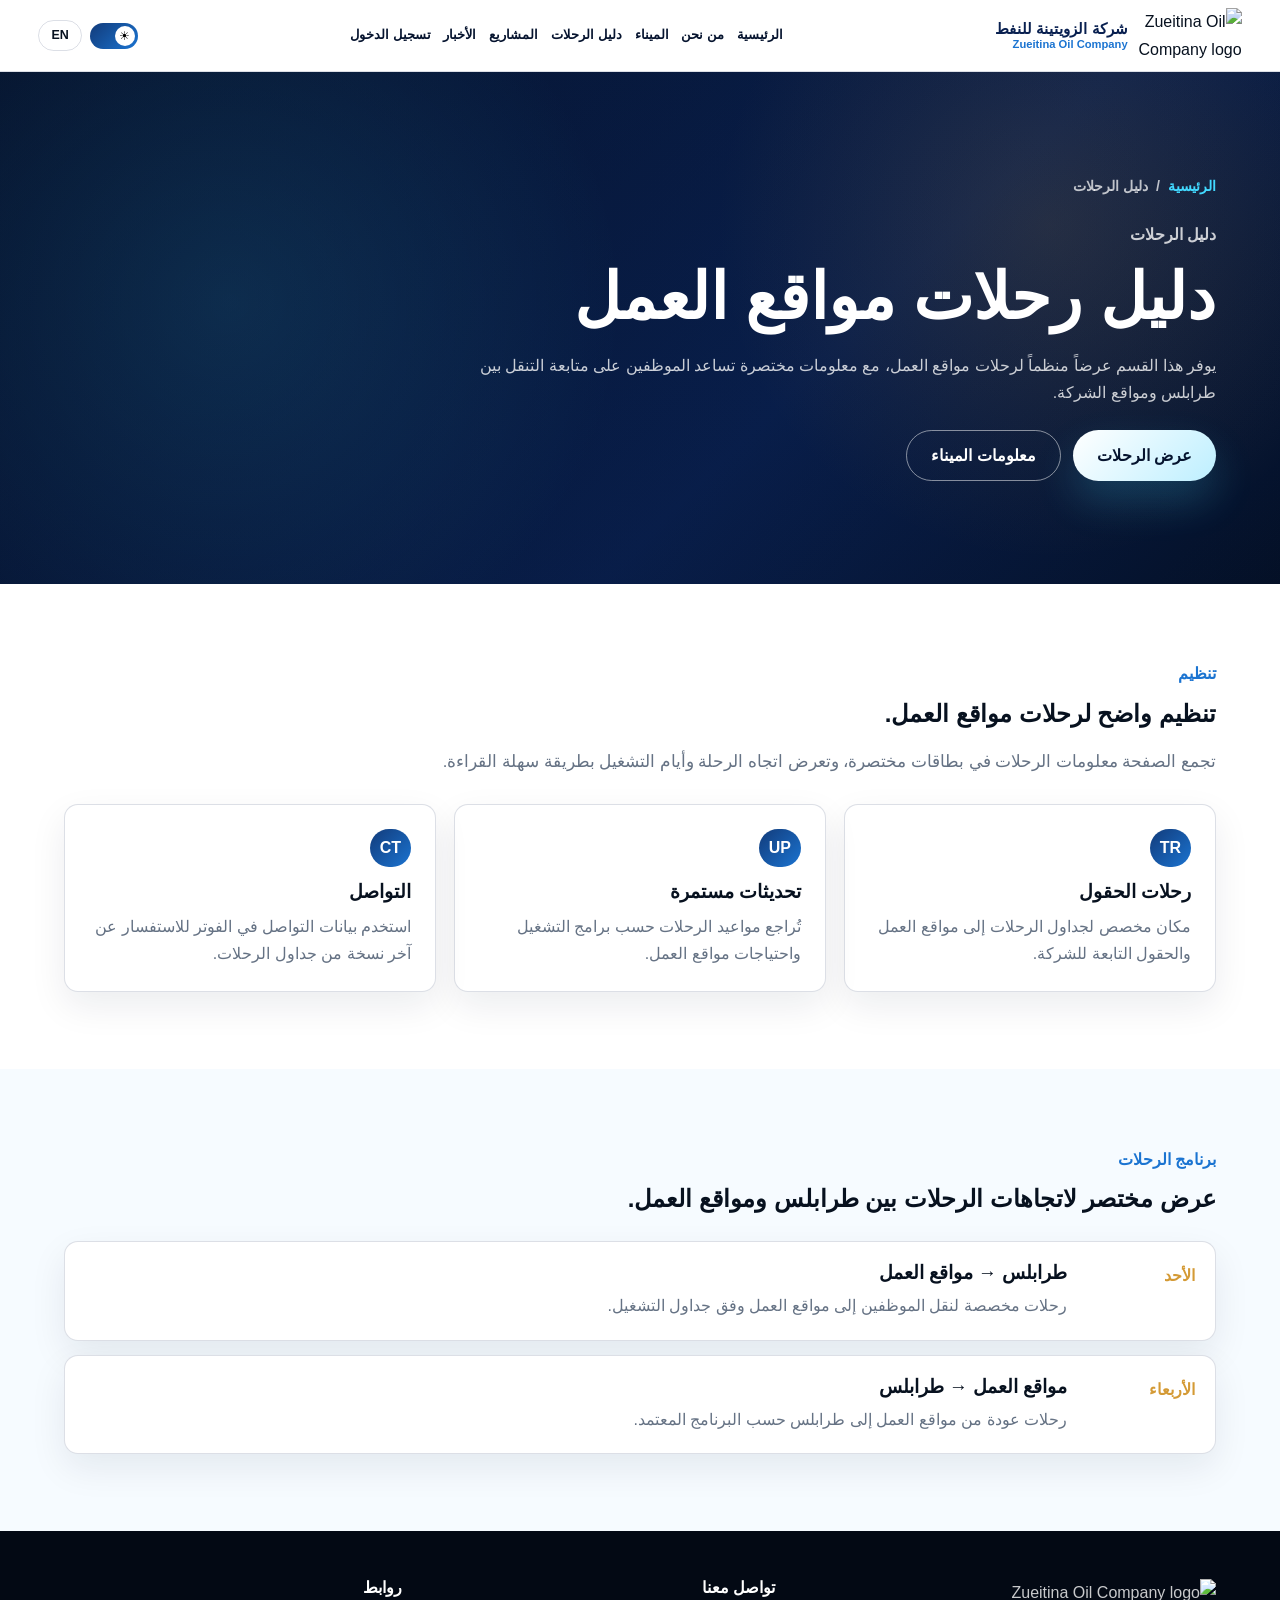
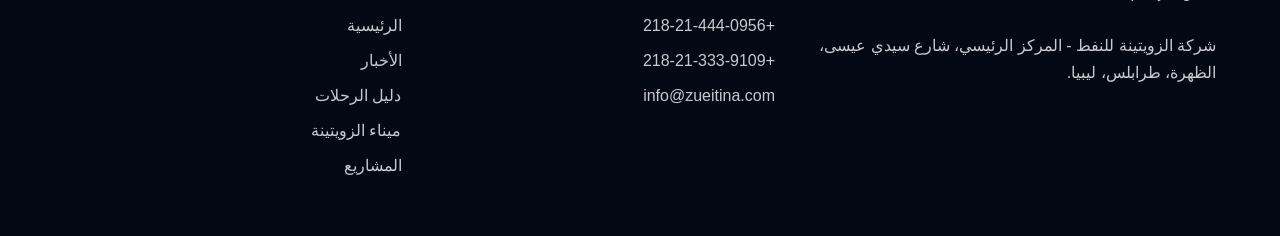
==== commit ddd4a6b1: "Add files via upload" ====
--- a/pages/flights.html
+++ b/pages/flights.html
@@ -4,6 +4,8 @@
   <meta charset="utf-8">
   <meta name="viewport" content="width=device-width, initial-scale=1">
   <title>دليل الرحلات | ZOC</title>
+  <link rel="icon" type="image/svg+xml" href="../assets/site-icon.svg">
+
   <script>
     (function(){
       var t = localStorage.getItem('zoc-theme');
@@ -41,10 +43,10 @@
     <div class="breadcrumbs"><a href="../index.html" data-ar="الرئيسية" data-en="Home">الرئيسية</a><span>/</span><span data-ar="دليل الرحلات" data-en="Flights Directory">دليل الرحلات</span></div>
     <p class="eyebrow" data-ar="دليل الرحلات" data-en="Flights Directory">دليل الرحلات</p>
     <h1 data-ar="دليل رحلات مواقع العمل" data-en="Work Sites Flights Directory">دليل رحلات مواقع العمل</h1>
-    <p data-ar="صفحة مستقلة منظمة للرحلات وروابط المواقع. تركت فيها مساحة جاهزة لإضافة الجداول الحقيقية لاحقاً."
-       data-en="A standalone organized page for site flights and links, with a ready area for real schedules later.">صفحة مستقلة منظمة للرحلات وروابط المواقع. تركت فيها مساحة جاهزة لإضافة الجداول الحقيقية لاحقاً.</p>
+    <p data-ar="يوفر هذا القسم عرضاً منظماً لرحلات مواقع العمل، مع معلومات مختصرة تساعد الموظفين على متابعة التنقل بين طرابلس ومواقع الشركة."
+       data-en="This section presents work-site flights in a clear format, helping employees follow travel between Tripoli and company locations.">يوفر هذا القسم عرضاً منظماً لرحلات مواقع العمل، مع معلومات مختصرة تساعد الموظفين على متابعة التنقل بين طرابلس ومواقع الشركة.</p>
     <div class="inner-actions">
-      <a class="button primary" href="https://www.zueitina.com.ly/en/sites-oil-fields/sites-flight-directory" target="_blank" rel="noreferrer" data-ar="فتح الدليل الأصلي" data-en="Open Original Directory">فتح الدليل الأصلي</a>
+      <a class="button primary" href="#flight-schedule" data-ar="عرض الرحلات" data-en="View Flights">عرض الرحلات</a>
       <a class="button secondary" href="port.html" data-ar="معلومات الميناء" data-en="Port Information">معلومات الميناء</a>
     </div>
   </section>
@@ -52,27 +54,26 @@
   <section class="content-section surface">
     <div class="section-heading">
       <p class="eyebrow" data-ar="تنظيم" data-en="Organization">تنظيم</p>
-      <h2 data-ar="بطاقات جاهزة لعرض رحلات المواقع بشكل واضح." data-en="Ready cards for clear site-flight display.">بطاقات جاهزة لعرض رحلات المواقع بشكل واضح.</h2>
-      <p data-ar="الموقع الرسمي يحتوي صفحة بعنوان Flights Directory ضمن قسم Oil Fields، ولذلك جهزت هنا صفحة داخلية بنفس الثيم مع رابط مباشر للمصدر الأصلي."
-         data-en="The official website has a Flights Directory page under Oil Fields, so this internal page uses the same theme and links directly to the original source.">الموقع الرسمي يحتوي صفحة بعنوان Flights Directory ضمن قسم Oil Fields، ولذلك جهزت هنا صفحة داخلية بنفس الثيم مع رابط مباشر للمصدر الأصلي.</p>
+      <h2 data-ar="تنظيم واضح لرحلات مواقع العمل." data-en="Clear organization for work-site flights.">تنظيم واضح لرحلات مواقع العمل.</h2>
+      <p data-ar="تجمع الصفحة معلومات الرحلات في بطاقات مختصرة، وتعرض اتجاه الرحلة وأيام التشغيل بطريقة سهلة القراءة."
+         data-en="The page groups flight information into short cards and presents routes and operating days in an easy-to-read format.">تجمع الصفحة معلومات الرحلات في بطاقات مختصرة، وتعرض اتجاه الرحلة وأيام التشغيل بطريقة سهلة القراءة.</p>
     </div>
     <div class="info-grid">
       <article class="info-card"><span>TR</span><h3 data-ar="رحلات الحقول" data-en="Field Flights">رحلات الحقول</h3><p data-ar="مكان مخصص لجداول الرحلات إلى مواقع العمل والحقول التابعة للشركة." data-en="A dedicated area for schedules to company fields and work sites.">مكان مخصص لجداول الرحلات إلى مواقع العمل والحقول التابعة للشركة.</p></article>
-      <article class="info-card"><span>UP</span><h3 data-ar="تحديثات مستمرة" data-en="Continuous Updates">تحديثات مستمرة</h3><p data-ar="يمكن لاحقاً ربط الجدول بملف Excel أو JSON ليتم تحديث المواعيد بسهولة." data-en="Later, the table can be connected to an Excel or JSON file for easier schedule updates.">يمكن لاحقاً ربط الجدول بملف Excel أو JSON ليتم تحديث المواعيد بسهولة.</p></article>
+      <article class="info-card"><span>UP</span><h3 data-ar="تحديثات مستمرة" data-en="Continuous Updates">تحديثات مستمرة</h3><p data-ar="تُراجع مواعيد الرحلات حسب برامج التشغيل واحتياجات مواقع العمل." data-en="Flight times are reviewed according to operating plans and work-site requirements.">تُراجع مواعيد الرحلات حسب برامج التشغيل واحتياجات مواقع العمل.</p></article>
       <article class="info-card"><span>CT</span><h3 data-ar="التواصل" data-en="Contact">التواصل</h3><p data-ar="استخدم بيانات التواصل في الفوتر للاستفسار عن آخر نسخة من جداول الرحلات." data-en="Use the footer contact details to ask for the latest version of flight schedules.">استخدم بيانات التواصل في الفوتر للاستفسار عن آخر نسخة من جداول الرحلات.</p></article>
     </div>
   </section>
 
-  <section class="content-section">
+  <section class="content-section" id="flight-schedule">
     <div class="section-heading">
-      <p class="eyebrow" data-ar="جدول تجريبي" data-en="Sample Schedule">جدول تجريبي</p>
-      <h2 data-ar="الهيكل جاهز، فقط بدلي البيانات عند توفر الجدول الرسمي." data-en="The structure is ready; replace the data when the official schedule is available.">الهيكل جاهز، فقط بدلي البيانات عند توفر الجدول الرسمي.</h2>
+      <p class="eyebrow" data-ar="برنامج الرحلات" data-en="Flight Schedule">برنامج الرحلات</p>
+      <h2 data-ar="عرض مختصر لاتجاهات الرحلات بين طرابلس ومواقع العمل." data-en="A concise view of flight routes between Tripoli and work sites.">عرض مختصر لاتجاهات الرحلات بين طرابلس ومواقع العمل.</h2>
     </div>
     <div class="timeline-list">
-      <article class="timeline-item"><time data-ar="الأحد" data-en="Sunday">الأحد</time><div><h3 data-ar="طرابلس → مواقع العمل" data-en="Tripoli → Work Sites">طرابلس → مواقع العمل</h3><p data-ar="أضيفي رقم الرحلة، وقت المغادرة، واسم الموقع هنا." data-en="Add flight number, departure time and site name here.">أضيفي رقم الرحلة، وقت المغادرة، واسم الموقع هنا.</p></div></article>
-      <article class="timeline-item"><time data-ar="الأربعاء" data-en="Wednesday">الأربعاء</time><div><h3 data-ar="مواقع العمل → طرابلس" data-en="Work Sites → Tripoli">مواقع العمل → طرابلس</h3><p data-ar="نفس التصميم يتوسع لأي عدد من الرحلات بدون ما يتغير الثيم." data-en="The same design expands to any number of flights without changing the theme.">نفس التصميم يتوسع لأي عدد من الرحلات بدون ما يتغير الثيم.</p></div></article>
+      <article class="timeline-item"><time data-ar="الأحد" data-en="Sunday">الأحد</time><div><h3 data-ar="طرابلس → مواقع العمل" data-en="Tripoli → Work Sites">طرابلس → مواقع العمل</h3><p data-ar="رحلات مخصصة لنقل الموظفين إلى مواقع العمل وفق جداول التشغيل." data-en="Flights assigned for transporting employees to work sites according to operating schedules.">رحلات مخصصة لنقل الموظفين إلى مواقع العمل وفق جداول التشغيل.</p></div></article>
+      <article class="timeline-item"><time data-ar="الأربعاء" data-en="Wednesday">الأربعاء</time><div><h3 data-ar="مواقع العمل → طرابلس" data-en="Work Sites → Tripoli">مواقع العمل → طرابلس</h3><p data-ar="رحلات عودة من مواقع العمل إلى طرابلس حسب البرنامج المعتمد." data-en="Return flights from work sites to Tripoli according to the approved schedule.">رحلات عودة من مواقع العمل إلى طرابلس حسب البرنامج المعتمد.</p></div></article>
     </div>
-    <div class="source-note"><span data-ar="المصدر الرسمي المتاح يعرض صفحة دليل الرحلات ضمن قسم الحقول النفطية." data-en="The available official source lists the Flights Directory under Oil Fields.">المصدر الرسمي المتاح يعرض صفحة دليل الرحلات ضمن قسم الحقول النفطية.</span> <a href="https://www.zueitina.com.ly/en/sites-oil-fields/sites-flight-directory" target="_blank" rel="noreferrer" data-ar="فتح المصدر" data-en="Open source">فتح المصدر</a></div>
   </section>
 </main>
 <footer class="footer" id="contact">
@@ -85,7 +86,7 @@
     <h2 data-ar="تواصل معنا" data-en="Get in Touch">تواصل معنا</h2>
     <p>+218-21-444-0956</p>
     <p>+218-21-333-9109</p>
-    <p>info@zueitina.com</p>
+    <p><a href="login.html">info@zueitina.com</a></p>
   </div>
   <div>
     <h2 data-ar="روابط" data-en="Links">روابط</h2>
--- a/css/theme.css
+++ b/css/theme.css
@@ -834,3 +834,420 @@
   }
 }
 
+
+
+/* ============================================================
+   FINAL FIXES — site icon, footer email route, and mobile layout
+   ============================================================ */
+
+.footer a[href$="login.html"],
+.contact a[href$="login.html"] {
+  word-break: break-word;
+}
+
+/* Header tightening for English and medium screens */
+html[lang="en"] .site-header {
+  gap: 14px;
+}
+
+html[lang="en"] .main-nav {
+  gap: clamp(7px, 1vw, 16px);
+  font-size: clamp(.74rem, .92vw, .86rem);
+  line-height: 1.2;
+}
+
+html[lang="en"] .brand img {
+  width: clamp(90px, 9vw, 118px);
+}
+
+html[lang="en"] .brand strong {
+  color: var(--blue-900);
+  font-size: clamp(.82rem, 1vw, .96rem);
+}
+
+html[lang="en"][data-theme="dark"] .brand strong {
+  color: #c7e0ff;
+}
+
+html[lang="en"] .brand small {
+  font-size: clamp(.66rem, .82vw, .74rem);
+}
+
+html[lang="en"] .header-controls {
+  gap: 7px;
+}
+
+@media (max-width: 1100px) {
+  .site-header {
+    gap: 12px;
+    padding-inline: clamp(14px, 3vw, 34px);
+  }
+
+  .brand img {
+    width: 104px;
+  }
+
+  .brand strong {
+    font-size: .92rem;
+  }
+
+  .brand small {
+    font-size: .68rem;
+  }
+
+  .main-nav {
+    gap: 10px;
+    font-size: .82rem;
+  }
+
+  .theme-toggle {
+    width: 46px;
+    height: 26px;
+  }
+
+  .lang-toggle {
+    padding: 4px 10px;
+    font-size: .76rem;
+  }
+}
+
+@media (max-width: 760px) {
+  html, body {
+    overflow-x: hidden;
+  }
+
+  .site-header {
+    position: sticky;
+    top: 0;
+    min-height: auto;
+    display: grid;
+    grid-template-columns: 1fr auto;
+    align-items: center;
+    gap: 10px;
+    padding: 10px 14px;
+  }
+
+  .brand {
+    min-width: 0;
+    gap: 8px;
+  }
+
+  .brand img {
+    width: 82px;
+    max-width: 28vw;
+  }
+
+  .brand span {
+    min-width: 0;
+  }
+
+  .brand strong {
+    font-size: .78rem;
+    line-height: 1.25;
+    white-space: normal;
+  }
+
+  .brand small {
+    font-size: .62rem;
+  }
+
+  .header-controls {
+    grid-column: 2;
+    grid-row: 1;
+    gap: 6px;
+  }
+
+  .theme-toggle {
+    width: 42px;
+    height: 24px;
+  }
+
+  .theme-toggle::after {
+    width: 18px;
+    height: 18px;
+    top: 3px;
+    right: 3px;
+    font-size: 10px;
+    line-height: 18px;
+  }
+
+  [data-theme="dark"] .theme-toggle::after {
+    right: calc(100% - 21px);
+  }
+
+  .lang-toggle {
+    padding: 3px 9px;
+    font-size: .72rem;
+  }
+
+  .main-nav {
+    grid-column: 1 / -1;
+    grid-row: 2;
+    display: flex;
+    flex-wrap: nowrap;
+    justify-content: flex-start;
+    gap: 8px;
+    overflow-x: auto;
+    padding: 8px 0 2px;
+    -webkit-overflow-scrolling: touch;
+    scrollbar-width: none;
+    font-size: .78rem;
+  }
+
+  .main-nav::-webkit-scrollbar {
+    display: none;
+  }
+
+  .main-nav a {
+    flex: 0 0 auto;
+    padding: 7px 12px;
+    border: 1px solid var(--border);
+    border-radius: 999px;
+    background: var(--surface);
+    color: var(--text-primary);
+    white-space: nowrap;
+  }
+
+  .main-nav a::after {
+    display: none;
+  }
+
+  .hero {
+    min-height: auto;
+    padding-top: 260px;
+    align-items: start;
+  }
+
+  .hero-content {
+    width: calc(100% - 28px);
+    margin: 0 14px 42px;
+  }
+
+  .hero-content h1,
+  .section h2,
+  .page-hero h1 {
+    font-size: clamp(1.55rem, 8vw, 2.2rem);
+    line-height: 1.25;
+  }
+
+  .hero-content p,
+  .intro p,
+  .feature-copy p,
+  .section-heading p:not(.eyebrow) {
+    font-size: .95rem;
+  }
+
+  .hero-actions {
+    flex-wrap: wrap;
+  }
+
+  .button,
+  .login-submit {
+    width: 100%;
+    justify-content: center;
+  }
+
+  .oil-scene {
+    top: 98px;
+    left: 50%;
+    right: auto;
+    transform: translateX(-50%);
+    width: min(220px, 62vw);
+  }
+
+  html[lang="en"] .oil-scene {
+    left: 50%;
+    right: auto;
+    transform: translateX(-50%);
+  }
+
+  .market-strip {
+    display: block;
+  }
+
+  .ticker-label {
+    display: flex;
+    min-height: 38px;
+    justify-content: center;
+    font-size: .76rem;
+  }
+
+  .ticker-group span {
+    padding: 10px 22px;
+    font-size: .8rem;
+  }
+
+  .section,
+  .page-hero,
+  .news-section,
+  .bookmarks-panel {
+    padding-left: 16px;
+    padding-right: 16px;
+  }
+
+  .intro,
+  .feature,
+  .contact-grid,
+  .footer-grid,
+  .cards-grid,
+  .page-grid,
+  .details-grid {
+    grid-template-columns: 1fr !important;
+  }
+
+  .stats {
+    grid-template-columns: repeat(2, 1fr);
+  }
+
+  .stats article {
+    min-height: 128px;
+    padding: 22px 16px;
+  }
+
+  .stats strong {
+    font-size: 1.9rem;
+  }
+
+  .price-board,
+  .services-grid,
+  .projects-grid,
+  .news-grid,
+  .cards-grid {
+    grid-template-columns: 1fr !important;
+  }
+
+  .feature-image {
+    min-height: 220px;
+  }
+
+  .news-controls {
+    position: static;
+    display: grid;
+    grid-template-columns: 1fr;
+    gap: 10px;
+    padding: 14px 16px;
+  }
+
+  .filter-group {
+    overflow-x: auto;
+    flex-wrap: nowrap;
+    padding-bottom: 3px;
+    -webkit-overflow-scrolling: touch;
+  }
+
+  .filter-btn {
+    flex: 0 0 auto;
+    padding-inline: 14px;
+  }
+
+  .results-count {
+    margin-inline-start: 0;
+  }
+
+  .sort-select,
+  .search-input {
+    width: 100%;
+  }
+
+  .login-page {
+    grid-template-columns: 1fr;
+  }
+
+  .login-brand-panel {
+    min-height: 260px;
+    padding: 34px 22px;
+  }
+
+  .login-form-panel {
+    padding: 34px 20px;
+  }
+
+  .brand-panel-content img {
+    width: 120px;
+  }
+
+  .form-row {
+    align-items: flex-start;
+    flex-direction: column;
+    gap: 10px;
+  }
+
+  .footer,
+  footer {
+    text-align: center;
+  }
+}
+
+@media (max-width: 420px) {
+  .site-header {
+    padding-inline: 10px;
+  }
+
+  .brand img {
+    width: 72px;
+  }
+
+  .brand strong {
+    font-size: .72rem;
+  }
+
+  .brand small {
+    display: none;
+  }
+
+  .main-nav {
+    font-size: .72rem;
+  }
+
+  .main-nav a {
+    padding: 6px 10px;
+  }
+
+  .stats {
+    grid-template-columns: 1fr;
+  }
+
+  .hero {
+    padding-top: 235px;
+  }
+
+  .oil-scene {
+    width: min(190px, 64vw);
+  }
+}
+
+
+/* FINAL EMAIL CARD + SMALL PHONE POLISH */
+.gateway-card[href$="login.html"] {
+  cursor: pointer;
+}
+
+@media (max-width: 760px) {
+  .gateway-grid {
+    grid-template-columns: 1fr !important;
+    gap: 14px;
+  }
+
+  .gateway-card {
+    min-height: auto;
+    padding: 18px 16px;
+  }
+
+  .gateway-card span {
+    font-size: .72rem;
+  }
+
+  .gateway-card strong {
+    font-size: 1rem;
+  }
+
+  .gateway-card small {
+    font-size: .84rem;
+  }
+
+  .footer a[href$="login.html"] {
+    color: inherit;
+    text-decoration: none;
+    font-weight: 800;
+  }
+}
